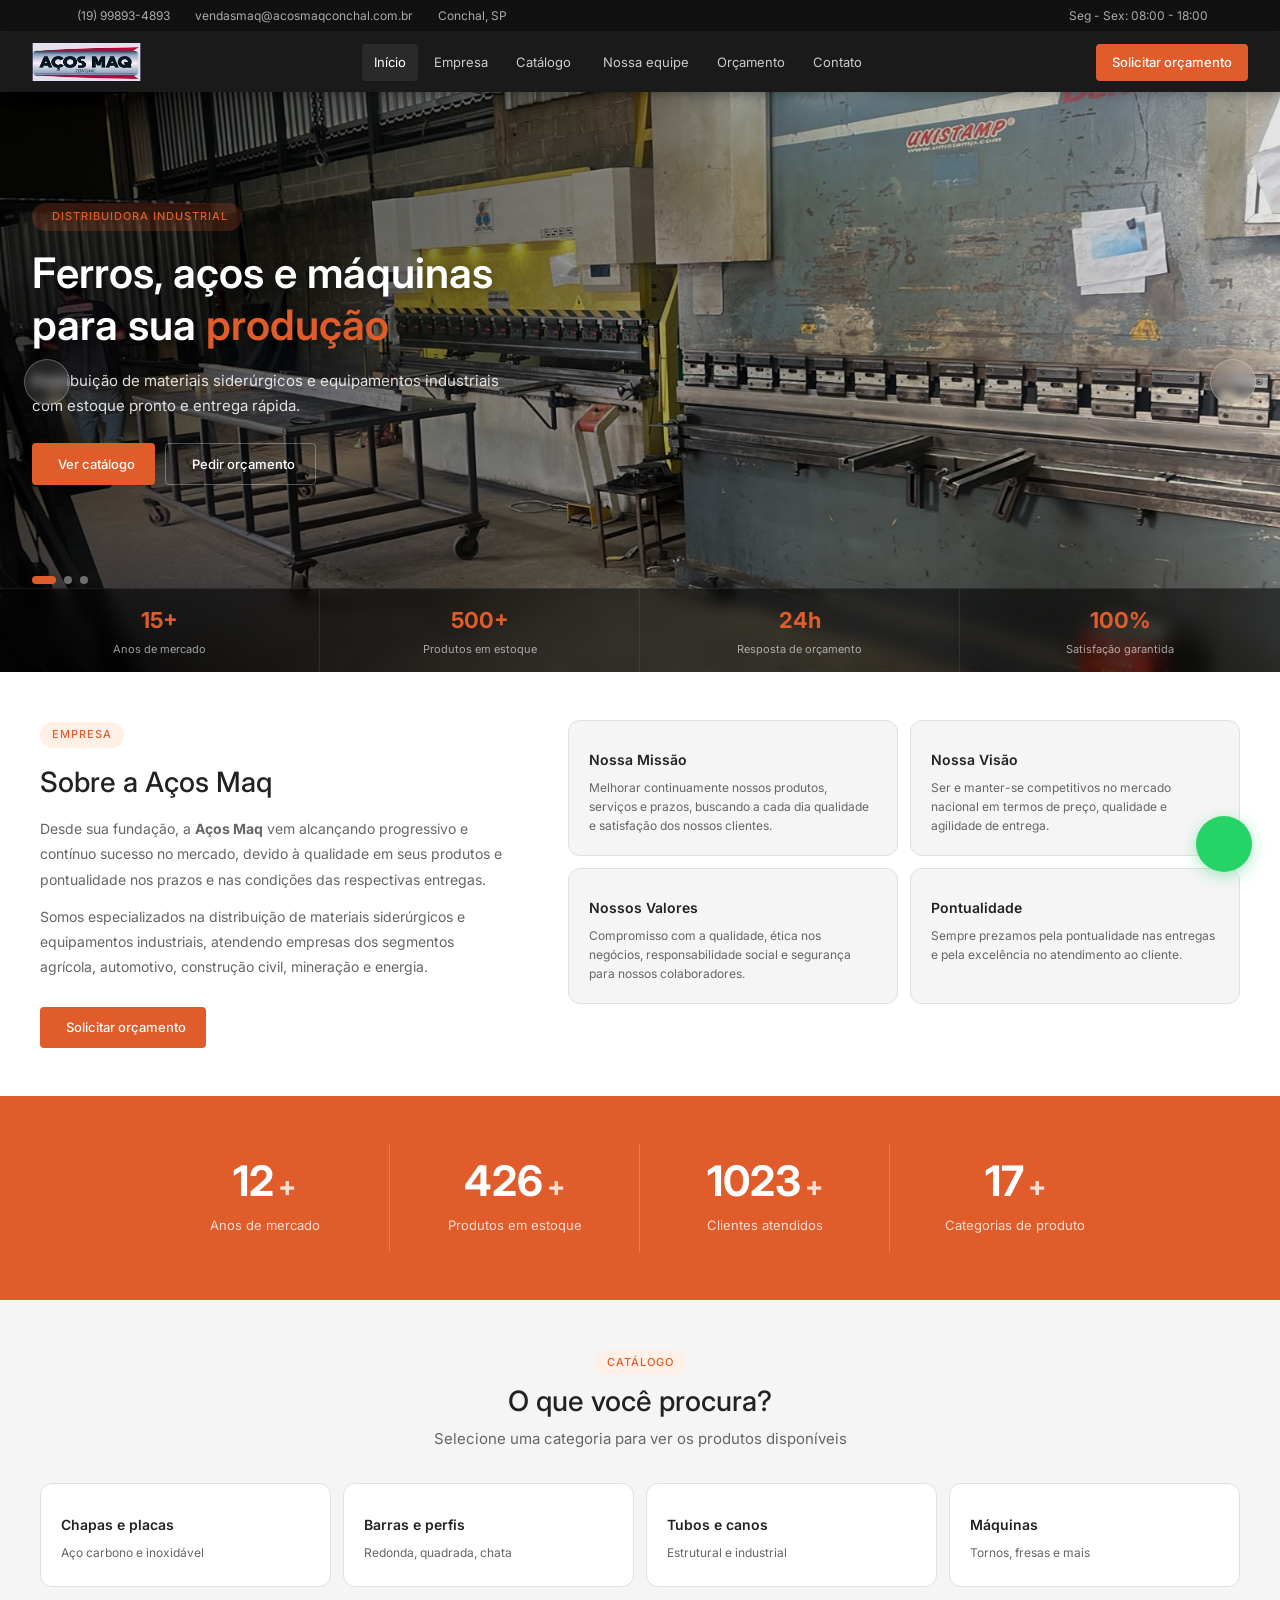
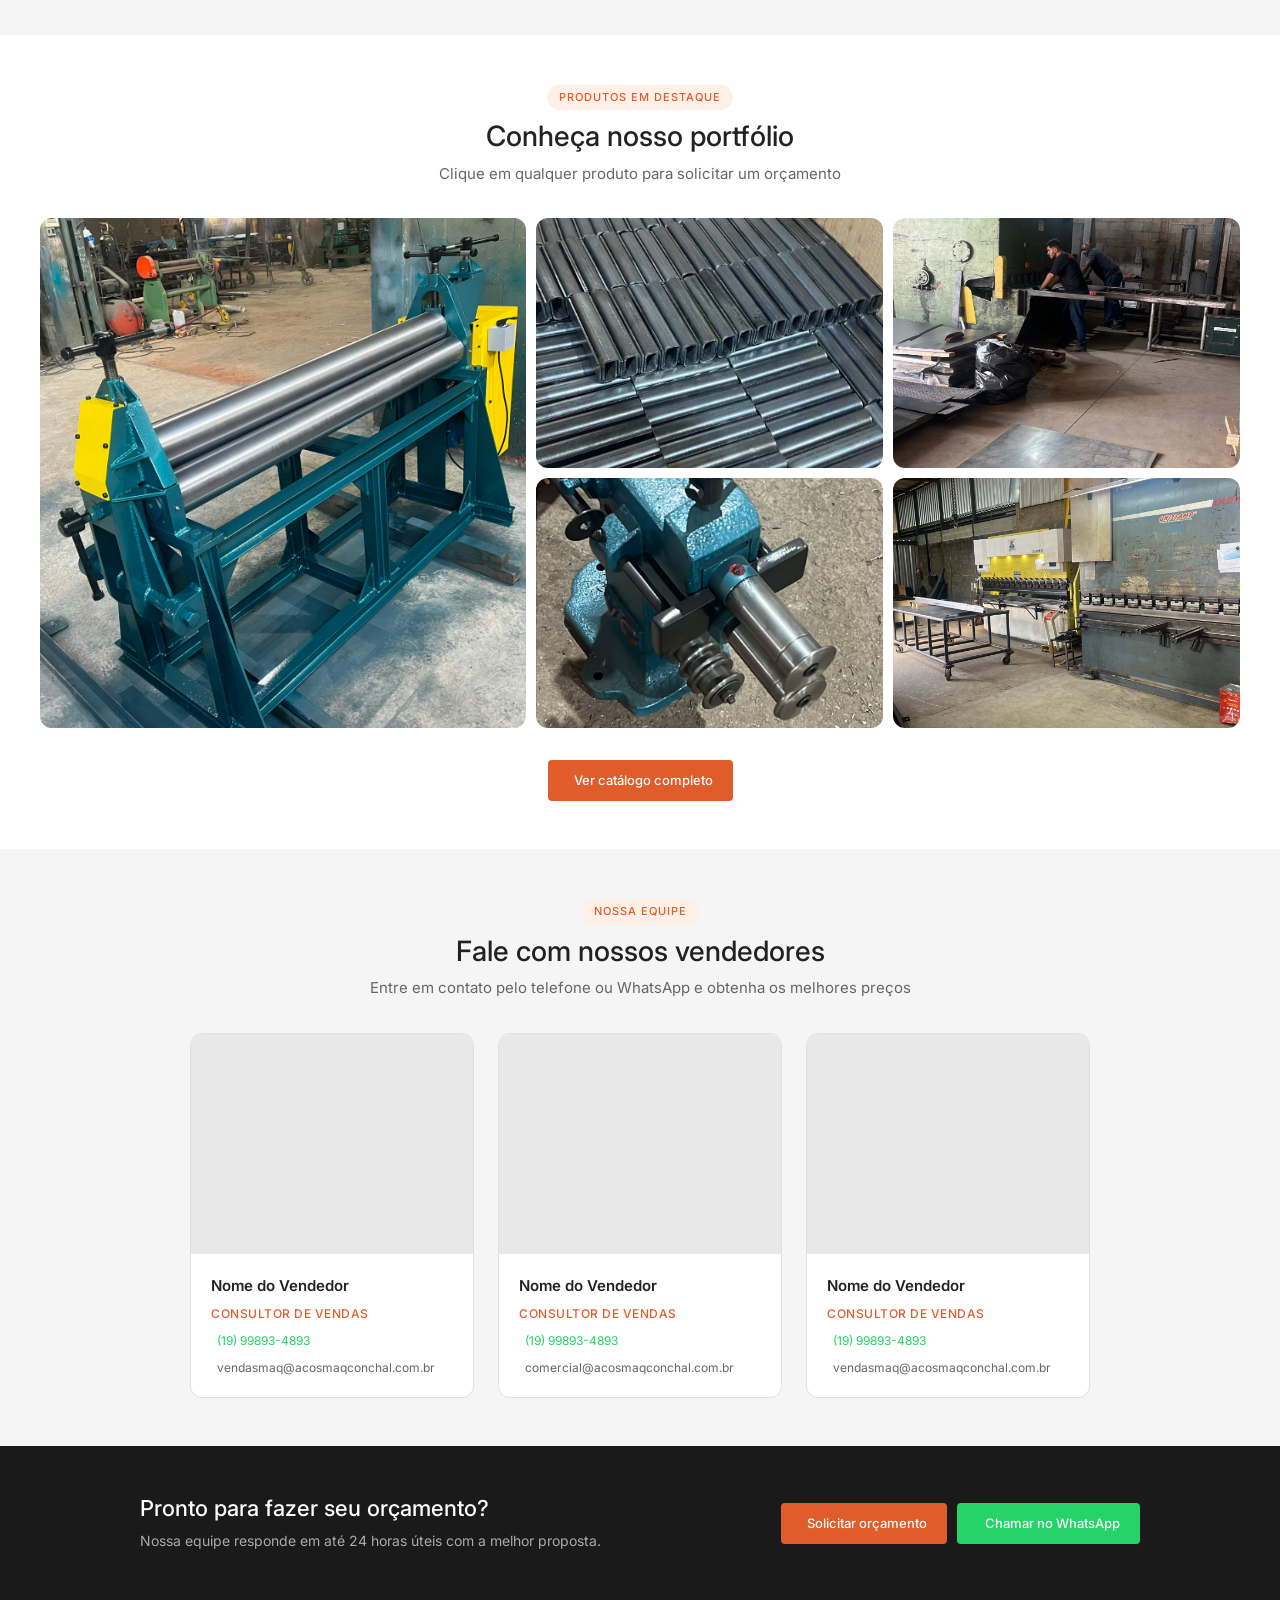
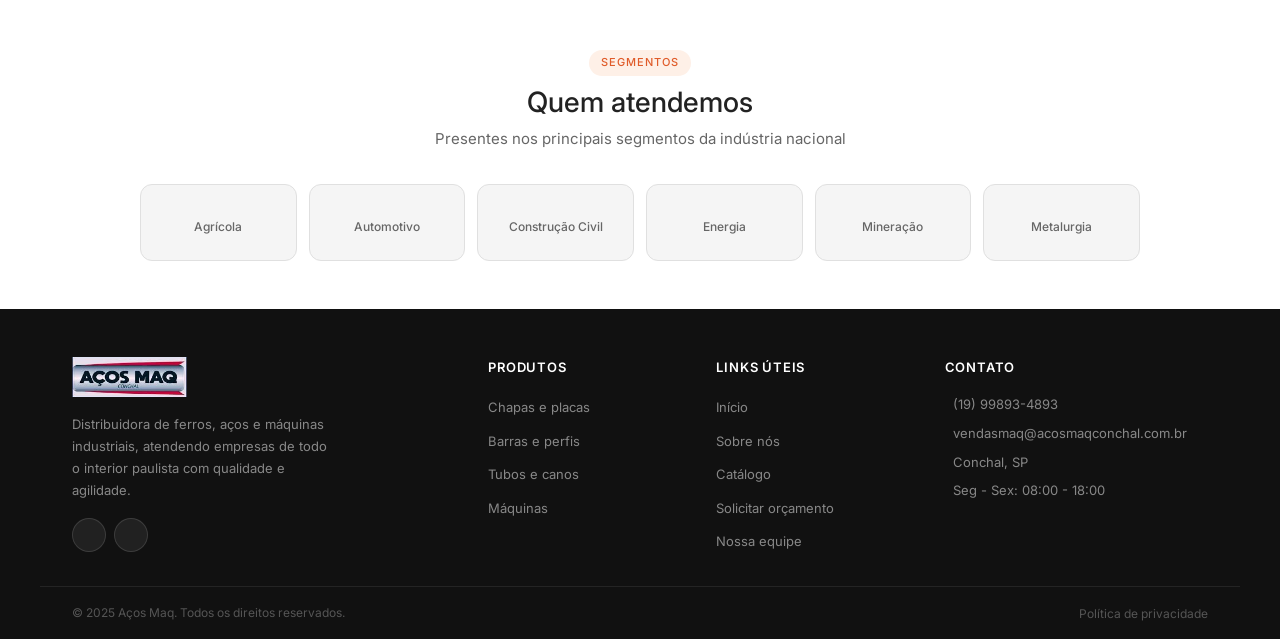
==== index.html @ 25770e3b "primeiro_commit" ====
<!DOCTYPE html>
<html lang="pt-BR">
<head>
  <meta charset="UTF-8">
  <meta name="viewport" content="width=device-width, initial-scale=1.0">
  <title>Aços Maq — Ferros, Aços e Máquinas Industriais</title>
  <meta name="description" content="Distribuidora de ferros, aços e máquinas industriais em Conchal, SP. Estoque pronto, entrega rápida e atendimento técnico especializado.">
  <link rel="preconnect" href="https://fonts.googleapis.com">
  <link href="https://fonts.googleapis.com/css2?family=Inter:wght@400;500;600;700&display=swap" rel="stylesheet">
  <link rel="stylesheet" href="https://cdn.jsdelivr.net/npm/@tabler/icons-webfont@latest/tabler-icons.min.css">
  <link rel="stylesheet" href="css/reset.css">
  <link rel="stylesheet" href="css/style.css">
  <link rel="stylesheet" href="css/home.css">
</head>
<body>

  <!-- =============================================
       BARRA SUPERIOR
       ============================================= -->
  <div class="topbar">
    <div class="topbar-inner">
      <div class="topbar-info">
        <span><i class="ti ti-phone"></i> (19) 99893-4893</span>
        <span><i class="ti ti-mail"></i> vendasmaq@acosmaqconchal.com.br</span>
        <span><i class="ti ti-map-pin"></i> Conchal, SP</span>
      </div>
      <div class="topbar-horario">
        <i class="ti ti-clock"></i> Seg - Sex: 08:00 - 18:00
      </div>
    </div>
  </div>


  <!-- =============================================
       NAVBAR COM DROPDOWN
       ============================================= -->
  <nav class="navbar">
    <div class="nav-logo">
      <img src="imagens/logo.png" alt="Aços Maq" class="nav-logo-img">
    </div>

    <!-- Botão hamburguer (celular) -->
    <button class="nav-hamburguer" id="nav-hamburguer" aria-label="Abrir menu">
      <i class="ti ti-menu-2"></i>
    </button>

    <ul class="nav-links" id="nav-links">

      <li><a href="index.html" class="ativo">Início</a></li>

      <li><a href="#sobre">Empresa</a></li>

      <!-- Item com dropdown -->
      <li class="nav-dropdown">
        <a href="catalogo.html">
          Catálogo <i class="ti ti-chevron-down"></i>
        </a>
        <ul class="dropdown-menu">
          <li><a href="catalogo.html?categoria=chapas"><i class="ti ti-square"></i> Chapas e placas</a></li>
          <li><a href="catalogo.html?categoria=barras"><i class="ti ti-line-dashed"></i> Barras e perfis</a></li>
          <li><a href="catalogo.html?categoria=tubos"><i class="ti ti-circle"></i> Tubos e canos</a></li>
          <li><a href="catalogo.html?categoria=maquinas"><i class="ti ti-tool"></i> Máquinas</a></li>
        </ul>
      </li>

      <li><a href="#equipe">Nossa equipe</a></li>
      <li><a href="orcamento.html">Orçamento</a></li>
      <li><a href="#contato">Contato</a></li>
    </ul>

    <a href="orcamento.html" class="btn btn-primario nav-cta">Solicitar orçamento</a>
  </nav>


  <!-- =============================================
       SLIDER
       ============================================= -->
  <section class="slider" id="slider">
    <div class="slides-wrap" id="slides-wrap">

      <!-- SLIDE 1 — com suporte a vídeo -->
      <div class="slide slide-video ativo">
        <video class="slide-video-bg" autoplay muted loop playsinline
          poster="imagens/slider/slide-1.jpg">
          <source src="imagens/slider/video.mp4" type="video/mp4">
        </video>
        <div class="slide-overlay"></div>
        <div class="slide-conteudo">
          <span class="slide-tag"><i class="ti ti-settings"></i> Distribuidora industrial</span>
          <h1>Ferros, aços e máquinas para sua <span class="destaque">produção</span></h1>
          <p>Distribuição de materiais siderúrgicos e equipamentos industriais com estoque pronto e entrega rápida.</p>
          <div class="slide-botoes">
            <a href="catalogo.html" class="btn btn-primario"><i class="ti ti-list"></i> Ver catálogo</a>
            <a href="orcamento.html" class="btn btn-secundario"><i class="ti ti-file-text"></i> Pedir orçamento</a>
          </div>
        </div>
      </div>

      <!-- SLIDE 2 -->
      <div class="slide slide-video">
        <img class="slide-video-bg" src="imagens/slider/slide-2.jpg" alt="Galpão Aços Maq">
        <div class="slide-overlay"></div>
        <div class="slide-conteudo">
          <span class="slide-tag"><i class="ti ti-award"></i> Qualidade garantida</span>
          <h1>Materiais com <span class="destaque">certificação</span> e procedência</h1>
          <p>Trabalhamos com aços carbono, inoxidável e ferro fundido dentro das normas ABNT e ASTM.</p>
          <div class="slide-botoes">
            <a href="catalogo.html" class="btn btn-primario"><i class="ti ti-list"></i> Ver catálogo</a>
            <a href="orcamento.html" class="btn btn-secundario"><i class="ti ti-file-text"></i> Pedir orçamento</a>
          </div>
        </div>
      </div>

      <!-- SLIDE 3 -->
      <div class="slide slide-video">
        <img class="slide-video-bg" src="imagens/slider/slide-3.jpg" alt="Estoque Aços Maq">
        <div class="slide-overlay"></div>
        <div class="slide-conteudo">
          <span class="slide-tag"><i class="ti ti-truck"></i> Entrega rápida</span>
          <h1>Atendimento técnico e <span class="destaque">entrega</span> no prazo</h1>
          <p>Nossa equipe especializada está pronta para ajudar você a encontrar a solução ideal.</p>
          <div class="slide-botoes">
            <a href="orcamento.html" class="btn btn-primario"><i class="ti ti-file-text"></i> Solicitar orçamento</a>
            <a href="#sobre" class="btn btn-secundario"><i class="ti ti-arrow-down"></i> Saiba mais</a>
          </div>
        </div>
      </div>

    </div>

    <button class="slider-btn slider-prev" onclick="moverSlide(-1)" aria-label="Anterior"><i class="ti ti-chevron-left"></i></button>
    <button class="slider-btn slider-next" onclick="moverSlide(1)"  aria-label="Próximo"><i class="ti ti-chevron-right"></i></button>

    <div class="slider-dots" id="slider-dots">
      <button class="dot ativo" onclick="irParaSlide(0)"></button>
      <button class="dot"       onclick="irParaSlide(1)"></button>
      <button class="dot"       onclick="irParaSlide(2)"></button>
    </div>

    <div class="slider-stats">
      <div class="slider-stat"><span class="stat-numero">15+</span><span class="stat-label">Anos de mercado</span></div>
      <div class="slider-stat"><span class="stat-numero">500+</span><span class="stat-label">Produtos em estoque</span></div>
      <div class="slider-stat"><span class="stat-numero">24h</span><span class="stat-label">Resposta de orçamento</span></div>
      <div class="slider-stat"><span class="stat-numero">100%</span><span class="stat-label">Satisfação garantida</span></div>
    </div>
  </section>


  <!-- =============================================
       SOBRE NÓS
       ============================================= -->
  <section class="secao sobre-secao" id="sobre">
    <div class="sobre-grid">

      <div class="sobre-texto">
        <span class="secao-tag">Empresa</span>
        <h2>Sobre a Aços Maq</h2>
        <p>
          Desde sua fundação, a <strong>Aços Maq</strong> vem alcançando progressivo e contínuo
          sucesso no mercado, devido à qualidade em seus produtos e pontualidade nos prazos
          e nas condições das respectivas entregas.
        </p>
        <p>
          Somos especializados na distribuição de materiais siderúrgicos e equipamentos industriais,
          atendendo empresas dos segmentos agrícola, automotivo, construção civil, mineração e energia.
        </p>
        <a href="orcamento.html" class="btn btn-primario" style="margin-top: 1rem;">
          <i class="ti ti-file-text"></i> Solicitar orçamento
        </a>
      </div>

      <div class="sobre-cards">
        <div class="sobre-card">
          <i class="ti ti-target"></i>
          <h4>Nossa Missão</h4>
          <p>Melhorar continuamente nossos produtos, serviços e prazos, buscando a cada dia qualidade e satisfação dos nossos clientes.</p>
        </div>
        <div class="sobre-card">
          <i class="ti ti-eye"></i>
          <h4>Nossa Visão</h4>
          <p>Ser e manter-se competitivos no mercado nacional em termos de preço, qualidade e agilidade de entrega.</p>
        </div>
        <div class="sobre-card">
          <i class="ti ti-heart"></i>
          <h4>Nossos Valores</h4>
          <p>Compromisso com a qualidade, ética nos negócios, responsabilidade social e segurança para nossos colaboradores.</p>
        </div>
        <div class="sobre-card">
          <i class="ti ti-award"></i>
          <h4>Pontualidade</h4>
          <p>Sempre prezamos pela pontualidade nas entregas e pela excelência no atendimento ao cliente.</p>
        </div>
      </div>

    </div>
  </section>


  <!-- =============================================
       CONTADOR ANIMADO
       ============================================= -->
  <section class="contador-secao" id="contadores">
    <div class="contador-grid">
      <div class="contador-item">
        <span class="contador-numero" data-alvo="15">0</span>
        <span class="contador-sufixo">+</span>
        <span class="contador-label">Anos de mercado</span>
      </div>
      <div class="contador-item">
        <span class="contador-numero" data-alvo="500">0</span>
        <span class="contador-sufixo">+</span>
        <span class="contador-label">Produtos em estoque</span>
      </div>
      <div class="contador-item">
        <span class="contador-numero" data-alvo="1200">0</span>
        <span class="contador-sufixo">+</span>
        <span class="contador-label">Clientes atendidos</span>
      </div>
      <div class="contador-item">
        <span class="contador-numero" data-alvo="20">0</span>
        <span class="contador-sufixo">+</span>
        <span class="contador-label">Categorias de produto</span>
      </div>
    </div>
  </section>


  <!-- =============================================
       CATEGORIAS
       ============================================= -->
  <section class="secao categorias">
    <div class="secao-header">
      <span class="secao-tag">Catálogo</span>
      <h2>O que você procura?</h2>
      <p>Selecione uma categoria para ver os produtos disponíveis</p>
    </div>
    <div class="categorias-grid">
      <a href="catalogo.html?categoria=chapas" class="categoria-card">
        <i class="ti ti-square categoria-icone"></i>
        <strong>Chapas e placas</strong>
        <span>Aço carbono e inoxidável</span>
      </a>
      <a href="catalogo.html?categoria=barras" class="categoria-card">
        <i class="ti ti-line-dashed categoria-icone"></i>
        <strong>Barras e perfis</strong>
        <span>Redonda, quadrada, chata</span>
      </a>
      <a href="catalogo.html?categoria=tubos" class="categoria-card">
        <i class="ti ti-circle categoria-icone"></i>
        <strong>Tubos e canos</strong>
        <span>Estrutural e industrial</span>
      </a>
      <a href="catalogo.html?categoria=maquinas" class="categoria-card">
        <i class="ti ti-tool categoria-icone"></i>
        <strong>Máquinas</strong>
        <span>Tornos, fresas e mais</span>
      </a>
    </div>
  </section>


  <!-- =============================================
       GALERIA DE DESTAQUE
       ============================================= -->
  <section class="secao destaque-secao" id="destaque">
    <div class="secao-header">
      <span class="secao-tag">Produtos em destaque</span>
      <h2>Conheça nosso portfólio</h2>
      <p>Clique em qualquer produto para solicitar um orçamento</p>
    </div>

    <div class="destaque-grid">
      <a href="orcamento.html?produto=Chapas+de+Aço+Carbono" class="destaque-card destaque-grande">
        <img src="imagens/destaque/calandra.jpg" alt="Chapas de Aço Carbono"
          onerror="this.style.display='none'; this.nextElementSibling.style.display='flex'">
        <div class="destaque-placeholder"><i class="ti ti-square"></i></div>
        <div class="destaque-overlay">
          <span class="destaque-cat">Chapas</span>
          <h3>Chapas de Aço Carbono</h3>
          <span class="destaque-cta">Solicitar orçamento <i class="ti ti-arrow-right"></i></span>
        </div>
      </a>
      <a href="orcamento.html?produto=Barra+Redonda+Inox" class="destaque-card">
        <img src="imagens/destaque/perfis.jpg" alt="Barra Redonda Inox"
          onerror="this.style.display='none'; this.nextElementSibling.style.display='flex'">
        <div class="destaque-placeholder"><i class="ti ti-line-dashed"></i></div>
        <div class="destaque-overlay">
          <span class="destaque-cat">Barras</span>
          <h3>Barra Redonda Inox</h3>
          <span class="destaque-cta">Solicitar orçamento <i class="ti ti-arrow-right"></i></span>
        </div>
      </a>
      <a href="orcamento.html?produto=Tubo+Estrutural" class="destaque-card">
        <img src="imagens/destaque/galpao.jpg" alt="Tubo Estrutural"
          onerror="this.style.display='none'; this.nextElementSibling.style.display='flex'">
        <div class="destaque-placeholder"><i class="ti ti-circle"></i></div>
        <div class="destaque-overlay">
          <span class="destaque-cat">Tubos</span>
          <h3>Tubo Estrutural</h3>
          <span class="destaque-cta">Solicitar orçamento <i class="ti ti-arrow-right"></i></span>
        </div>
      </a>
      <a href="orcamento.html?produto=Perfil+U+Cantoneira" class="destaque-card">
        <img src="imagens/destaque/calandra-perfis.jpg" alt="Cantoneira"
          onerror="this.style.display='none'; this.nextElementSibling.style.display='flex'">
        <div class="destaque-placeholder"><i class="ti ti-ruler"></i></div>
        <div class="destaque-overlay">
          <span class="destaque-cat">Perfis</span>
          <h3>Perfil U / Cantoneira</h3>
          <span class="destaque-cta">Solicitar orçamento <i class="ti ti-arrow-right"></i></span>
        </div>
      </a>
      <a href="orcamento.html?produto=Torno+Mecânico+CNC" class="destaque-card">
        <img src="imagens/destaque/maquinas.jpg" alt="Torno CNC"
          onerror="this.style.display='none'; this.nextElementSibling.style.display='flex'">
        <div class="destaque-placeholder"><i class="ti ti-tool"></i></div>
        <div class="destaque-overlay">
          <span class="destaque-cat">Máquinas</span>
          <h3>Torno Mecânico CNC</h3>
          <span class="destaque-cta">Solicitar orçamento <i class="ti ti-arrow-right"></i></span>
        </div>
      </a>
    </div>

    <div style="text-align:center; margin-top: 2rem;">
      <a href="catalogo.html" class="btn btn-primario">
        <i class="ti ti-list"></i> Ver catálogo completo
      </a>
    </div>
  </section>


  <!-- =============================================
       EQUIPE
       ============================================= -->
  <section class="secao equipe-secao" id="equipe">
    <div class="secao-header">
      <span class="secao-tag">Nossa equipe</span>
      <h2>Fale com nossos vendedores</h2>
      <p>Entre em contato pelo telefone ou WhatsApp e obtenha os melhores preços</p>
    </div>

    <div class="equipe-grid">

      <div class="equipe-card">
        <div class="equipe-foto">
          <img src="imagens/equipe/vendedor-1.jpg" alt="Vendedor"
            onerror="this.style.display='none'; this.nextElementSibling.style.display='flex'">
          <div class="equipe-placeholder"><i class="ti ti-user"></i></div>
        </div>
        <div class="equipe-info">
          <h4>Nome do Vendedor</h4>
          <span class="equipe-cargo">Consultor de Vendas</span>
          <a href="https://wa.me/5519998934893" class="equipe-whatsapp" target="_blank">
            <i class="ti ti-brand-whatsapp"></i> (19) 99893-4893
          </a>
          <a href="mailto:vendasmaq@acosmaqconchal.com.br" class="equipe-email">
            <i class="ti ti-mail"></i> vendasmaq@acosmaqconchal.com.br
          </a>
        </div>
      </div>

      <div class="equipe-card">
        <div class="equipe-foto">
          <img src="imagens/equipe/vendedor-2.jpg" alt="Vendedor"
            onerror="this.style.display='none'; this.nextElementSibling.style.display='flex'">
          <div class="equipe-placeholder"><i class="ti ti-user"></i></div>
        </div>
        <div class="equipe-info">
          <h4>Nome do Vendedor</h4>
          <span class="equipe-cargo">Consultor de Vendas</span>
          <a href="https://wa.me/5519998934893" class="equipe-whatsapp" target="_blank">
            <i class="ti ti-brand-whatsapp"></i> (19) 99893-4893
          </a>
          <a href="mailto:comercial@acosmaqconchal.com.br" class="equipe-email">
            <i class="ti ti-mail"></i> comercial@acosmaqconchal.com.br
          </a>
        </div>
      </div>

      <div class="equipe-card">
        <div class="equipe-foto">
          <img src="imagens/equipe/vendedor-3.jpg" alt="Vendedor"
            onerror="this.style.display='none'; this.nextElementSibling.style.display='flex'">
          <div class="equipe-placeholder"><i class="ti ti-user"></i></div>
        </div>
        <div class="equipe-info">
          <h4>Nome do Vendedor</h4>
          <span class="equipe-cargo">Consultor de Vendas</span>
          <a href="https://wa.me/5519998934893" class="equipe-whatsapp" target="_blank">
            <i class="ti ti-brand-whatsapp"></i> (19) 99893-4893
          </a>
          <a href="mailto:vendasmaq@acosmaqconchal.com.br" class="equipe-email">
            <i class="ti ti-mail"></i> vendasmaq@acosmaqconchal.com.br
          </a>
        </div>
      </div>

    </div>
  </section>


  <!-- =============================================
       BANNER CTA
       ============================================= -->
  <section class="banner-cta">
    <div class="banner-cta-inner">
      <div>
        <h2>Pronto para fazer seu orçamento?</h2>
        <p>Nossa equipe responde em até 24 horas úteis com a melhor proposta.</p>
      </div>
      <div class="banner-cta-acoes">
        <a href="orcamento.html" class="btn btn-primario">
          <i class="ti ti-file-text"></i> Solicitar orçamento
        </a>
        <a href="https://wa.me/5519998934893" target="_blank" class="btn-wpp-banner">
          <i class="ti ti-brand-whatsapp"></i> Chamar no WhatsApp
        </a>
      </div>
    </div>
  </section>


  <!-- =============================================
       SEGMENTOS
       ============================================= -->
  <section class="secao segmentos-secao">
    <div class="secao-header">
      <span class="secao-tag">Segmentos</span>
      <h2>Quem atendemos</h2>
      <p>Presentes nos principais segmentos da indústria nacional</p>
    </div>
    <div class="segmentos-grid">
      <div class="segmento-item"><i class="ti ti-tractor"></i><span>Agrícola</span></div>
      <div class="segmento-item"><i class="ti ti-car"></i><span>Automotivo</span></div>
      <div class="segmento-item"><i class="ti ti-building"></i><span>Construção Civil</span></div>
      <div class="segmento-item"><i class="ti ti-bolt"></i><span>Energia</span></div>
      <div class="segmento-item"><i class="ti ti-mountain"></i><span>Mineração</span></div>
      <div class="segmento-item"><i class="ti ti-tool"></i><span>Metalurgia</span></div>
    </div>
  </section>


  <!-- =============================================
       RODAPÉ COMPLETO
       ============================================= -->
  <footer class="rodape-completo" id="contato">
    <div class="rodape-topo">

      <div class="rodape-col">
        <img src="imagens/logo.png" alt="Aços Maq" class="rodape-logo">
        <p>Distribuidora de ferros, aços e máquinas industriais, atendendo empresas de todo o interior paulista com qualidade e agilidade.</p>
        <div class="rodape-redes">
          <a href="https://www.instagram.com/acosmaq/" target="_blank" aria-label="Instagram">
            <i class="ti ti-brand-instagram"></i>
          </a>
          <a href="https://wa.me/5519998934893" target="_blank" aria-label="WhatsApp">
            <i class="ti ti-brand-whatsapp"></i>
          </a>
        </div>
      </div>

      <div class="rodape-col">
        <h4>Produtos</h4>
        <ul>
          <li><a href="catalogo.html?categoria=chapas">Chapas e placas</a></li>
          <li><a href="catalogo.html?categoria=barras">Barras e perfis</a></li>
          <li><a href="catalogo.html?categoria=tubos">Tubos e canos</a></li>
          <li><a href="catalogo.html?categoria=maquinas">Máquinas</a></li>
        </ul>
      </div>

      <div class="rodape-col">
        <h4>Links úteis</h4>
        <ul>
          <li><a href="index.html">Início</a></li>
          <li><a href="#sobre">Sobre nós</a></li>
          <li><a href="catalogo.html">Catálogo</a></li>
          <li><a href="orcamento.html">Solicitar orçamento</a></li>
          <li><a href="#equipe">Nossa equipe</a></li>
        </ul>
      </div>

      <div class="rodape-col">
        <h4>Contato</h4>
        <ul class="rodape-contato">
          <li><i class="ti ti-phone"></i> (19) 99893-4893</li>
          <li><i class="ti ti-mail"></i> vendasmaq@acosmaqconchal.com.br</li>
          <li><i class="ti ti-map-pin"></i> Conchal, SP</li>
          <li><i class="ti ti-clock"></i> Seg - Sex: 08:00 - 18:00</li>
        </ul>
      </div>

    </div>

    <div class="rodape-fundo">
      <p>© 2025 Aços Maq. Todos os direitos reservados.</p>
      <a href="#">Política de privacidade</a>
    </div>
  </footer>


  <!-- =============================================
       BOTÃO FLUTUANTE DO WHATSAPP
       ============================================= -->
  <a href="https://wa.me/5519998934893?text=Olá! Gostaria de solicitar um orçamento."
     target="_blank"
     class="wpp-flutuante"
     aria-label="Chamar no WhatsApp">
    <i class="ti ti-brand-whatsapp"></i>
  </a>


  <script src="js/main.js"></script>
  <script src="js/slider.js"></script>
  <script src="js/home.js"></script>

</body>
</html>
---- css/style.css ----
/*
  =============================================
  STYLE.CSS — Estilos principais do site
  =============================================

  Organização do arquivo:
  1. Variáveis globais (cores, fontes, espaçamentos)
  2. Estilos base (body, tipografia)
  3. Componentes reutilizáveis (botões, tags)
  4. Navbar
  5. Hero
  6. Seção de categorias
  7. Rodapé
  8. Responsivo (celular e tablet)
*/


/* =============================================
   1. VARIÁVEIS GLOBAIS
   =============================================
   Variáveis CSS (também chamadas de "Custom Properties")
   permitem definir valores uma vez e reutilizar em todo o arquivo.
   Para mudar a cor principal do site, basta alterar aqui!
*/
:root {
  /* Cores principais */
  --cor-primaria:     #E05C2A;   /* Laranja — cor de destaque da marca */
  --cor-escura:       #1a1a1a;   /* Quase-preto — fundo do hero e navbar */
  --cor-fundo:        #f5f5f5;   /* Cinza claro — fundo das seções */
  --cor-branco:       #ffffff;
  --cor-texto:        #222222;   /* Texto principal (quase-preto) */
  --cor-texto-suave:  #666666;   /* Texto secundário (cinza médio) */
  --cor-borda:        #e0e0e0;   /* Cor de bordas e divisores */
  --cor-verde:        #2e9e5b;   /* Para indicar "em estoque" */

  /* Tipografia */
  --fonte-principal:  'Inter', sans-serif;

  /* Escala de tamanhos de fonte */
  --fonte-xs:   11px;
  --fonte-sm:   13px;
  --fonte-md:   15px;
  --fonte-base: 16px;
  --fonte-lg:   20px;
  --fonte-xl:   28px;
  --fonte-2xl:  36px;

  /* Espaçamentos */
  --espaco-sm:  0.5rem;   /* 8px */
  --espaco-md:  1rem;     /* 16px */
  --espaco-lg:  1.5rem;   /* 24px */
  --espaco-xl:  2rem;     /* 32px */
  --espaco-2xl: 3rem;     /* 48px */

  /* Bordas arredondadas */
  --raio-sm:  4px;
  --raio-md:  8px;
  --raio-lg:  12px;
  --raio-pill: 999px;   /* Para tags e badges arredondados */
}


/* =============================================
   2. ESTILOS BASE
   =============================================
   Configurações globais para o corpo da página.
*/
body {
  font-family: var(--fonte-principal);
  font-size: var(--fonte-base);
  color: var(--cor-texto);
  background-color: var(--cor-fundo);
  line-height: 1.6;

  /* Evita scroll horizontal indesejado */
  overflow-x: hidden;
}

/* Títulos */
h1 { font-size: var(--fonte-2xl); font-weight: 600; line-height: 1.25; }
h2 { font-size: var(--fonte-xl);  font-weight: 500; line-height: 1.3; }
h3 { font-size: var(--fonte-lg);  font-weight: 500; }

/* Parágrafo */
p {
  font-size: var(--fonte-md);
  color: var(--cor-texto-suave);
  line-height: 1.7;
}


/* =============================================
   3. COMPONENTES REUTILIZÁVEIS
   =============================================
   Estilos que são usados em múltiplos lugares do site.
   A ideia é criar "blocos" que você encaixa onde quiser.
*/

/* --- BOTÕES --- */
/*
  Criamos uma classe base ".btn" e variações:
  .btn-primario = laranja (ação principal)
  .btn-secundario = transparente com borda (ação secundária)
*/
.btn {
  display: inline-flex;
  align-items: center;
  gap: 6px;
  padding: 10px 20px;
  border-radius: var(--raio-sm);
  font-size: var(--fonte-sm);
  font-weight: 500;
  cursor: pointer;
  border: none;
  transition: opacity 0.2s, transform 0.1s;
}

.btn:hover { opacity: 0.88; }
.btn:active { transform: scale(0.97); }

.btn-primario {
  background-color: var(--cor-primaria);
  color: #fff;
}

.btn-secundario {
  background-color: transparent;
  color: #fff;
  border: 1px solid rgba(255, 255, 255, 0.3);
}

/* --- CABEÇALHO DE SEÇÃO --- */
/*
  Padrão visual reutilizado no topo de cada seção:
  tag colorida → título → subtítulo
*/
.secao-header {
  text-align: center;
  margin-bottom: var(--espaco-xl);
}

.secao-tag {
  display: inline-block;
  background-color: #FEF0E7;
  color: var(--cor-primaria);
  font-size: var(--fonte-xs);
  font-weight: 500;
  letter-spacing: 1px;
  text-transform: uppercase;
  padding: 4px 12px;
  border-radius: var(--raio-pill);
  margin-bottom: var(--espaco-sm);
}

.secao-header h2 {
  color: var(--cor-texto);
  margin-bottom: 6px;
}

/* --- SEÇÃO GENÉRICA --- */
.secao {
  padding: var(--espaco-2xl) var(--espaco-xl);
}


/* =============================================
   4. NAVBAR (MENU SUPERIOR)
   =============================================
*/
.navbar {
  /* Fundo escuro, igual ao hero */
  background-color: var(--cor-escura);

  /* Flexbox: alinha os itens em linha, espaçados */
  display: flex;
  align-items: center;
  justify-content: space-between;

  padding: 0 var(--espaco-xl);
  height: 56px;

  /* Fica fixo no topo enquanto o usuário rola a página */
  position: sticky;
  top: 0;
  z-index: 100;   /* Fica na frente de outros elementos */
}

/* Logo: ícone + texto */
.nav-logo {
  display: flex;
  align-items: center;
  gap: 10px;
}

.nav-logo-icon {
  width: 32px;
  height: 32px;
  background-color: var(--cor-primaria);
  border-radius: var(--raio-sm);
  display: flex;
  align-items: center;
  justify-content: center;
  color: #fff;
  font-size: 16px;
}

.nav-logo-text {
  color: #fff;
  font-size: var(--fonte-md);
  font-weight: 500;
  letter-spacing: 0.5px;
}

/*
  Logo em imagem (substitui o ícone padrão).
  Ajuste a altura conforme o tamanho do seu arquivo.
  A largura se ajusta automaticamente com "width: auto".
*/
.nav-logo-img {
  height: 38px;
  width: auto;
  object-fit: contain;
}

/* Links de navegação */
.nav-links {
  display: flex;
  gap: var(--espaco-lg);
}

.nav-links a {
  color: #ccc;
  font-size: var(--fonte-sm);
  transition: color 0.2s;
}

.nav-links a:hover,
.nav-links a.ativo {
  color: #fff;
}


/* =============================================
   5. HERO (SEÇÃO PRINCIPAL)
   =============================================
*/
.hero {
  background-color: var(--cor-escura);
  padding: 3.5rem var(--espaco-xl) 3rem;

  /* Flexbox: conteúdo à esquerda, painel à direita */
  display: flex;
  align-items: center;
  justify-content: space-between;
  gap: var(--espaco-xl);
}

/* Lado esquerdo do hero */
.hero-conteudo {
  flex: 1;
  max-width: 500px;
}

/* Tag decorativa acima do título */
.hero-tag {
  display: inline-flex;
  align-items: center;
  gap: 6px;
  background-color: rgba(224, 92, 42, 0.15);
  color: var(--cor-primaria);
  font-size: var(--fonte-xs);
  font-weight: 500;
  letter-spacing: 1px;
  text-transform: uppercase;
  padding: 4px 12px;
  border-radius: var(--raio-pill);
  margin-bottom: var(--espaco-md);
}

/* Título principal */
.hero h1 { color: #fff; }

/* A palavra em laranja dentro do título */
.hero h1 .destaque { color: var(--cor-primaria); }

/* Subtítulo */
.hero-subtitulo {
  color: #aaa;
  margin: var(--espaco-md) 0 var(--espaco-lg);
  font-size: var(--fonte-sm);
}

/* Grupo de botões */
.hero-botoes {
  display: flex;
  gap: 10px;
}

/* Estatísticas (15+ anos, 500+ produtos, etc) */
.hero-stats {
  display: flex;
  gap: var(--espaco-lg);
  margin-top: var(--espaco-xl);
  padding-top: var(--espaco-lg);
  border-top: 1px solid rgba(255, 255, 255, 0.1);
}

.stat-numero {
  display: block;
  color: var(--cor-primaria);
  font-size: 22px;
  font-weight: 600;
}

.stat-label {
  display: block;
  color: #888;
  font-size: var(--fonte-xs);
  margin-top: 2px;
}

/* Painel lateral direito */
.hero-painel {
  flex: 0 0 220px;   /* Largura fixa de 220px, não cresce nem encolhe */
  background-color: rgba(255, 255, 255, 0.04);
  border: 1px solid rgba(255, 255, 255, 0.1);
  border-radius: var(--raio-lg);
  padding: var(--espaco-lg);
}

.painel-titulo {
  color: #aaa;
  font-size: var(--fonte-xs);
  text-transform: uppercase;
  letter-spacing: 1px;
  margin-bottom: var(--espaco-md);
}

/* Cada linha de material no painel */
.material-item {
  display: flex;
  align-items: center;
  gap: 10px;
  padding: 8px 0;
  border-bottom: 1px solid rgba(255, 255, 255, 0.07);
}

.material-item:last-child { border-bottom: none; }

/* Bolinha colorida */
.material-dot {
  width: 8px;
  height: 8px;
  border-radius: 50%;
  flex-shrink: 0;
}

.material-nome {
  color: #ddd;
  font-size: var(--fonte-sm);
  flex: 1;
}

.material-status {
  color: var(--cor-primaria);
  font-size: var(--fonte-xs);
}


/* =============================================
   6. SEÇÃO DE CATEGORIAS
   =============================================
*/
.categorias {
  background-color: var(--cor-branco);
}

/* Grid de 4 colunas */
.categorias-grid {
  display: grid;
  grid-template-columns: repeat(4, 1fr);
  gap: 10px;
}

/* Cada card de categoria */
.categoria-card {
  display: flex;
  flex-direction: column;
  gap: 6px;
  background-color: var(--cor-fundo);
  border: 1px solid var(--cor-borda);
  border-radius: var(--raio-md);
  padding: var(--espaco-lg) var(--espaco-md);
  cursor: pointer;
  transition: border-color 0.2s, transform 0.15s;
  color: var(--cor-texto);
}

.categoria-card:hover {
  border-color: var(--cor-primaria);
  transform: translateY(-2px);   /* Efeito de "levantar" ao passar o mouse */
}

.categoria-icone {
  font-size: 22px;
  color: var(--cor-primaria);
}

.categoria-card strong {
  font-size: var(--fonte-sm);
  font-weight: 500;
}

.categoria-card span {
  font-size: var(--fonte-xs);
  color: var(--cor-texto-suave);
}


/* =============================================
   7. RODAPÉ
   =============================================
*/
.rodape {
  background-color: #111;
  padding: var(--espaco-lg) var(--espaco-xl);
  display: flex;
  justify-content: space-between;
  align-items: center;
  flex-wrap: wrap;
  gap: var(--espaco-md);
}

.rodape-esquerda p {
  color: #666;
  font-size: var(--fonte-xs);
  line-height: 1.8;
}

.rodape-esquerda i {
  color: var(--cor-primaria);
}

.rodape-links {
  display: flex;
  gap: var(--espaco-md);
}

.rodape-links a {
  color: #555;
  font-size: var(--fonte-xs);
  transition: color 0.2s;
}

.rodape-links a:hover { color: #aaa; }


/* =============================================
   8. RESPONSIVO
   =============================================
   Media queries: ajustam o layout para telas menores.

   Breakpoints usados:
   - max-width: 900px → tablet
   - max-width: 600px → celular
*/

/* TABLET */
@media (max-width: 900px) {

  /* Hero vira coluna única */
  .hero {
    flex-direction: column;
    text-align: center;
  }

  .hero-conteudo { max-width: 100%; }

  .hero-botoes { justify-content: center; }

  .hero-stats { justify-content: center; }

  /* Painel ocupa largura total */
  .hero-painel { flex: 0 0 auto; width: 100%; max-width: 360px; }

  /* Categorias vira 2 colunas */
  .categorias-grid { grid-template-columns: repeat(2, 1fr); }

  /* Esconde links do nav (no futuro: virar menu hamburguer) */
  .nav-links { display: none; }
}

/* CELULAR */
@media (max-width: 600px) {

  /* Reduz padding geral */
  .secao { padding: var(--espaco-xl) var(--espaco-md); }
  .hero  { padding: var(--espaco-xl) var(--espaco-md); }
  .navbar { padding: 0 var(--espaco-md); }

  /* Títulos menores */
  h1 { font-size: 24px; }
  h2 { font-size: 20px; }

  /* Categorias vira 1 coluna */
  .categorias-grid { grid-template-columns: 1fr; }

  /* Rodapé empilha */
  .rodape { flex-direction: column; text-align: center; }
  .rodape-links { flex-wrap: wrap; justify-content: center; }
}
---- css/home.css ----
/*
  =============================================
  HOME.CSS — Página inicial completa
  =============================================
  Seções: topbar, navbar dropdown, slider,
  sobre, contador, destaque, equipe,
  banner CTA, segmentos, rodapé, WhatsApp
*/


/* =============================================
   BARRA SUPERIOR (TOPBAR)
   ============================================= */
.topbar {
  background: #111;
  padding: 6px 0;
  border-bottom: 1px solid rgba(255,255,255,0.06);
}

.topbar-inner {
  max-width: 1200px;
  margin: 0 auto;
  padding: 0 2rem;
  display: flex;
  justify-content: space-between;
  align-items: center;
  flex-wrap: wrap;
  gap: 8px;
}

.topbar-info {
  display: flex;
  gap: 1.25rem;
  flex-wrap: wrap;
}

.topbar-info span,
.topbar-horario {
  color: #aaa;
  font-size: 12px;
  display: flex;
  align-items: center;
  gap: 5px;
}

.topbar-info i,
.topbar-horario i { color: var(--cor-primaria); font-size: 13px; }


/* =============================================
   NAVBAR COM DROPDOWN
   ============================================= */
.navbar {
  background: #1a1a1a;
  display: flex;
  align-items: center;
  justify-content: space-between;
  padding: 0 2rem;
  height: 60px;
  position: sticky;
  top: 0;
  z-index: 100;
  box-shadow: 0 2px 12px rgba(0,0,0,0.3);
}

.nav-logo-img { height: 38px; width: auto; object-fit: contain; }

/* Links principais */
.nav-links {
  display: flex;
  align-items: center;
  gap: 4px;
  list-style: none;
}

.nav-links > li { position: relative; }

.nav-links a {
  display: flex;
  align-items: center;
  gap: 4px;
  color: #ccc;
  font-size: 13px;
  padding: 8px 12px;
  border-radius: var(--raio-sm);
  transition: color 0.2s, background 0.2s;
  white-space: nowrap;
}

.nav-links a:hover,
.nav-links a.ativo { color: #fff; background: rgba(255,255,255,0.07); }

/* Dropdown */
.dropdown-menu {
  display: none;
  position: absolute;
  top: 100%;          /* sem gap — cola direto no item pai */
  left: 0;
  background: #fff;
  border: 1px solid var(--cor-borda);
  border-radius: var(--raio-md);
  box-shadow: 0 8px 24px rgba(0,0,0,0.12);
  min-width: 200px;
  z-index: 200;
  overflow: hidden;
  /* Padding top cria área invisível que mantém o hover ativo */
  padding-top: 8px;
  margin-top: -8px;
}

.dropdown-menu li a {
  color: var(--cor-texto);
  font-size: 13px;
  padding: 10px 14px;
  border-radius: 0;
  display: flex;
  align-items: center;
  gap: 8px;
  border-bottom: 1px solid var(--cor-borda);
}

.dropdown-menu li:last-child a { border-bottom: none; }
.dropdown-menu li a:hover { background: #FEF0E7; color: var(--cor-primaria); }
.dropdown-menu li a i { color: var(--cor-primaria); font-size: 15px; }

/* Abre o dropdown no hover */
.nav-dropdown:hover .dropdown-menu { display: block; }

/* Botão CTA */
.nav-cta { font-size: 13px; padding: 8px 16px; white-space: nowrap; }

/* Hamburguer (só no celular) */
.nav-hamburguer {
  display: none;
  background: none;
  border: none;
  color: #fff;
  font-size: 22px;
  cursor: pointer;
  padding: 4px;
}


/* =============================================
   SLIDER
   ============================================= */
.slider {
  position: relative;
  width: 100%;
  height: 580px;
  overflow: hidden;
  background: #1a1a1a;
}

.slides-wrap { position: relative; width: 100%; height: 100%; }

.slide {
  position: absolute;
  inset: 0;
  display: flex;
  align-items: center;
  background-image: var(--bg);
  background-size: cover;
  background-position: center;
  opacity: 0;
  transition: opacity 0.8s ease;
  pointer-events: none;
}

.slide.ativo { opacity: 1; pointer-events: auto; }

.slide-overlay {
  position: absolute;
  inset: 0;
  background: linear-gradient(to right, rgba(0,0,0,0.78) 0%, rgba(0,0,0,0.3) 60%, rgba(0,0,0,0.1) 100%);
}

.slide-conteudo {
  position: relative;
  z-index: 2;
  max-width: 600px;
  padding: 0 2rem 80px 2rem;
  animation: entradaSlide 0.6s ease;
}

@keyframes entradaSlide {
  from { opacity: 0; transform: translateY(20px); }
  to   { opacity: 1; transform: translateY(0); }
}

.slide-tag {
  display: inline-flex;
  align-items: center;
  gap: 6px;
  background: rgba(224,92,42,0.2);
  color: var(--cor-primaria);
  font-size: 11px;
  font-weight: 500;
  letter-spacing: 1px;
  text-transform: uppercase;
  padding: 5px 14px;
  border-radius: var(--raio-pill);
  margin-bottom: 1rem;
}

.slide-conteudo h1 {
  color: #fff;
  font-size: clamp(24px, 3.5vw, 42px);
  margin-bottom: 1rem;
  text-shadow: 0 2px 8px rgba(0,0,0,0.3);
}

.slide-conteudo h1 .destaque { color: var(--cor-primaria); }

.slide-conteudo p {
  color: rgba(255,255,255,0.85);
  font-size: 15px;
  line-height: 1.7;
  margin-bottom: 1.5rem;
  max-width: 480px;
}

.slide-botoes { display: flex; gap: 10px; flex-wrap: wrap; }

/* Vídeo de fundo */
.slide-video { background: #1a1a1a; }
.slide-video-bg {
  position: absolute;
  inset: 0;
  width: 100%; height: 100%;
  object-fit: cover;
  object-position: center;
  z-index: 0;
}
.slide-video .slide-overlay  { z-index: 1; }
.slide-video .slide-conteudo { z-index: 2; }

/* Setas */
.slider-btn {
  position: absolute;
  top: 50%;
  transform: translateY(-50%);
  z-index: 10;
  width: 46px; height: 46px;
  border-radius: 50%;
  background: rgba(255,255,255,0.12);
  border: 1px solid rgba(255,255,255,0.25);
  color: #fff;
  font-size: 20px;
  cursor: pointer;
  display: flex;
  align-items: center;
  justify-content: center;
  transition: background 0.2s;
  backdrop-filter: blur(4px);
}
.slider-btn:hover { background: rgba(255,255,255,0.28); }
.slider-prev { left: 1.5rem; }
.slider-next { right: 1.5rem; }

/* Bolinhas */
.slider-dots {
  position: absolute;
  bottom: 88px;
  left: 2rem;
  z-index: 10;
  display: flex;
  gap: 8px;
}
.dot {
  width: 8px; height: 8px;
  border-radius: 50%;
  border: none;
  background: rgba(255,255,255,0.4);
  cursor: pointer;
  transition: background 0.2s, width 0.2s;
}
.dot.ativo { background: var(--cor-primaria); width: 24px; border-radius: 4px; }

/* Stats */
.slider-stats {
  position: absolute;
  bottom: 0; left: 0; right: 0;
  z-index: 10;
  display: grid;
  grid-template-columns: repeat(4, 1fr);
  background: rgba(0,0,0,0.55);
  backdrop-filter: blur(8px);
  border-top: 1px solid rgba(255,255,255,0.08);
}
.slider-stat {
  padding: 14px 20px;
  text-align: center;
  border-right: 1px solid rgba(255,255,255,0.08);
}
.slider-stat:last-child { border-right: none; }
.slider-stat .stat-numero { display: block; color: var(--cor-primaria); font-size: 22px; font-weight: 700; }
.slider-stat .stat-label  { display: block; color: rgba(255,255,255,0.6); font-size: 11px; margin-top: 2px; }


/* =============================================
   SOBRE NÓS
   ============================================= */
.sobre-secao { background: #fff; }

.sobre-grid {
  display: grid;
  grid-template-columns: 1fr 1.4fr;
  gap: 3rem;
  align-items: start;
  max-width: 1200px;
  margin: 0 auto;
}

.sobre-texto { padding-right: 1rem; }
.sobre-texto h2 { font-size: 28px; margin: 0.5rem 0 1rem; color: var(--cor-texto); }
.sobre-texto p  { color: var(--cor-texto-suave); font-size: 14px; line-height: 1.8; margin-bottom: 0.75rem; }

.sobre-cards {
  display: grid;
  grid-template-columns: 1fr 1fr;
  gap: 12px;
}

.sobre-card {
  background: var(--cor-fundo);
  border: 1px solid var(--cor-borda);
  border-radius: var(--raio-lg);
  padding: 1.25rem;
  transition: border-color 0.2s, transform 0.2s;
}
.sobre-card:hover { border-color: var(--cor-primaria); transform: translateY(-2px); }
.sobre-card i   { font-size: 24px; color: var(--cor-primaria); display: block; margin-bottom: 8px; }
.sobre-card h4  { font-size: 14px; font-weight: 600; margin-bottom: 6px; color: var(--cor-texto); }
.sobre-card p   { font-size: 12px; color: var(--cor-texto-suave); line-height: 1.6; }


/* =============================================
   CONTADOR ANIMADO
   ============================================= */
.contador-secao {
  background: var(--cor-primaria);
  padding: 3rem 2rem;
}

.contador-grid {
  display: grid;
  grid-template-columns: repeat(4, 1fr);
  max-width: 1000px;
  margin: 0 auto;
}

.contador-item {
  text-align: center;
  padding: 1rem;
  border-right: 1px solid rgba(255,255,255,0.2);
}
.contador-item:last-child { border-right: none; }

.contador-numero {
  display: inline;
  font-size: 42px;
  font-weight: 700;
  color: #fff;
  line-height: 1;
}

.contador-sufixo {
  font-size: 28px;
  font-weight: 700;
  color: rgba(255,255,255,0.8);
}

.contador-label {
  display: block;
  color: rgba(255,255,255,0.8);
  font-size: 13px;
  margin-top: 6px;
}


/* =============================================
   CATEGORIAS
   ============================================= */
.categorias { background: var(--cor-fundo); }

.categorias-grid {
  display: grid;
  grid-template-columns: repeat(4, 1fr);
  gap: 12px;
  max-width: 1200px;
  margin: 0 auto;
}

.categoria-card {
  display: flex;
  flex-direction: column;
  gap: 6px;
  background: #fff;
  border: 1px solid var(--cor-borda);
  border-radius: var(--raio-lg);
  padding: 1.5rem 1.25rem;
  cursor: pointer;
  transition: border-color 0.2s, transform 0.15s, box-shadow 0.2s;
  color: var(--cor-texto);
}
.categoria-card:hover {
  border-color: var(--cor-primaria);
  transform: translateY(-3px);
  box-shadow: 0 6px 20px rgba(224,92,42,0.12);
}
.categoria-icone { font-size: 26px; color: var(--cor-primaria); }
.categoria-card strong { font-size: 14px; font-weight: 600; }
.categoria-card span  { font-size: 12px; color: var(--cor-texto-suave); }


/* =============================================
   GALERIA DE DESTAQUE
   ============================================= */
.destaque-secao { background: #fff; }

.destaque-grid {
  display: grid;
  grid-template-columns: 1.4fr 1fr 1fr;
  grid-template-rows: 250px 250px;
  gap: 10px;
  max-width: 1200px;
  margin: 0 auto;
}

.destaque-card {
  position: relative;
  border-radius: var(--raio-lg);
  overflow: hidden;
  display: block;
  background: var(--cor-fundo);
  cursor: pointer;
}

.destaque-grande { grid-row: span 2; }

.destaque-card img {
  width: 100%; height: 100%;
  object-fit: cover; object-position: center;
  display: block;
  transition: transform 0.5s ease;
}
.destaque-card:hover img { transform: scale(1.06); }

.destaque-placeholder {
  display: none;
  width: 100%; height: 100%;
  align-items: center; justify-content: center;
  background: var(--cor-fundo);
  font-size: 52px; color: #ddd;
}

.destaque-overlay {
  position: absolute;
  inset: 0;
  background: linear-gradient(to top, rgba(0,0,0,0.88) 0%, rgba(0,0,0,0.15) 50%, transparent 100%);
  display: flex;
  flex-direction: column;
  justify-content: flex-end;
  padding: 1.25rem;
  opacity: 0;
  transition: opacity 0.3s ease;
}
.destaque-card:hover .destaque-overlay { opacity: 1; }

.destaque-cat {
  display: inline-block;
  background: var(--cor-primaria);
  color: #fff;
  font-size: 11px; font-weight: 500;
  letter-spacing: 0.5px; text-transform: uppercase;
  padding: 3px 10px;
  border-radius: var(--raio-pill);
  margin-bottom: 6px; width: fit-content;
}

.destaque-overlay h3 { color: #fff; font-size: 15px; font-weight: 500; margin-bottom: 8px; }

.destaque-cta {
  display: flex; align-items: center; gap: 5px;
  color: var(--cor-primaria); font-size: 13px; font-weight: 500;
}


/* =============================================
   EQUIPE
   ============================================= */
.equipe-secao { background: var(--cor-fundo); }

.equipe-grid {
  display: grid;
  grid-template-columns: repeat(3, 1fr);
  gap: 1.5rem;
  max-width: 900px;
  margin: 0 auto;
}

.equipe-card {
  background: #fff;
  border: 1px solid var(--cor-borda);
  border-radius: var(--raio-lg);
  overflow: hidden;
  transition: box-shadow 0.2s, transform 0.2s;
}
.equipe-card:hover { box-shadow: 0 6px 24px rgba(0,0,0,0.1); transform: translateY(-3px); }

.equipe-foto {
  height: 220px;
  background: var(--cor-fundo);
  position: relative;
  overflow: hidden;
}
.equipe-foto img {
  width: 100%; height: 100%;
  object-fit: cover; object-position: top;
  display: block;
}
.equipe-placeholder {
  display: none;
  position: absolute; inset: 0;
  align-items: center; justify-content: center;
  background: #e8e8e8;
  font-size: 56px; color: #bbb;
}

.equipe-info {
  padding: 1.25rem;
  display: flex;
  flex-direction: column;
  gap: 6px;
}
.equipe-info h4 { font-size: 15px; font-weight: 600; color: var(--cor-texto); }
.equipe-cargo   { font-size: 12px; color: var(--cor-primaria); font-weight: 500; text-transform: uppercase; letter-spacing: 0.5px; }

.equipe-whatsapp, .equipe-email {
  display: flex; align-items: center; gap: 6px;
  font-size: 12px; color: var(--cor-texto-suave);
  transition: color 0.2s;
  margin-top: 2px;
}
.equipe-whatsapp { color: #25d366; }
.equipe-whatsapp:hover { color: #1a9e50; }
.equipe-email:hover { color: var(--cor-primaria); }


/* =============================================
   BANNER CTA
   ============================================= */
.banner-cta {
  background: #1a1a1a;
  padding: 3rem 2rem;
}
.banner-cta-inner {
  max-width: 1000px;
  margin: 0 auto;
  display: flex;
  align-items: center;
  justify-content: space-between;
  gap: 2rem;
  flex-wrap: wrap;
}
.banner-cta h2 { color: #fff; font-size: 22px; margin-bottom: 6px; }
.banner-cta p  { color: #aaa; font-size: 14px; }
.banner-cta-acoes { display: flex; gap: 10px; flex-wrap: wrap; }

.btn-wpp-banner {
  display: inline-flex; align-items: center; gap: 8px;
  padding: 10px 20px;
  background: #25d366; color: #fff;
  font-size: 13px; font-weight: 500;
  border-radius: var(--raio-sm);
  transition: opacity 0.2s;
}
.btn-wpp-banner:hover { opacity: 0.88; }


/* =============================================
   SEGMENTOS
   ============================================= */
.segmentos-secao { background: #fff; }

.segmentos-grid {
  display: grid;
  grid-template-columns: repeat(6, 1fr);
  gap: 12px;
  max-width: 1000px;
  margin: 0 auto;
}

.segmento-item {
  display: flex;
  flex-direction: column;
  align-items: center;
  gap: 8px;
  padding: 1.5rem 1rem;
  background: var(--cor-fundo);
  border: 1px solid var(--cor-borda);
  border-radius: var(--raio-lg);
  transition: border-color 0.2s, transform 0.15s;
}
.segmento-item:hover { border-color: var(--cor-primaria); transform: translateY(-2px); }
.segmento-item i    { font-size: 28px; color: var(--cor-primaria); }
.segmento-item span { font-size: 12px; color: var(--cor-texto-suave); text-align: center; font-weight: 500; }


/* =============================================
   RODAPÉ COMPLETO
   ============================================= */
.rodape-completo { background: #111; }

.rodape-topo {
  display: grid;
  grid-template-columns: 2fr 1fr 1fr 1.4fr;
  gap: 2.5rem;
  padding: 3rem 2rem 2rem;
  max-width: 1200px;
  margin: 0 auto;
  border-bottom: 1px solid rgba(255,255,255,0.08);
}

.rodape-logo { height: 40px; width: auto; margin-bottom: 1rem; object-fit: contain; }

.rodape-col p {
  color: #888;
  font-size: 13px;
  line-height: 1.7;
  max-width: 260px;
}

.rodape-redes {
  display: flex;
  gap: 8px;
  margin-top: 1rem;
}
.rodape-redes a {
  width: 34px; height: 34px;
  border-radius: 50%;
  background: rgba(255,255,255,0.07);
  border: 1px solid rgba(255,255,255,0.12);
  display: flex; align-items: center; justify-content: center;
  color: #aaa; font-size: 16px;
  transition: background 0.2s, color 0.2s;
}
.rodape-redes a:hover { background: var(--cor-primaria); color: #fff; border-color: var(--cor-primaria); }

.rodape-col h4 {
  color: #fff;
  font-size: 13px;
  font-weight: 600;
  text-transform: uppercase;
  letter-spacing: 0.8px;
  margin-bottom: 1rem;
}

.rodape-col ul { display: flex; flex-direction: column; gap: 8px; }
.rodape-col ul li a {
  color: #888; font-size: 13px;
  transition: color 0.2s;
}
.rodape-col ul li a:hover { color: var(--cor-primaria); }

.rodape-contato li {
  display: flex; align-items: flex-start; gap: 8px;
  color: #888; font-size: 13px;
}
.rodape-contato i { color: var(--cor-primaria); font-size: 15px; margin-top: 1px; flex-shrink: 0; }

.rodape-fundo {
  display: flex;
  justify-content: space-between;
  align-items: center;
  padding: 1rem 2rem;
  max-width: 1200px;
  margin: 0 auto;
  flex-wrap: wrap;
  gap: 8px;
}
.rodape-fundo p, .rodape-fundo a { color: #555; font-size: 12px; }
.rodape-fundo a:hover { color: #888; }


/* =============================================
   BOTÃO FLUTUANTE WHATSAPP
   ============================================= */
.wpp-flutuante {
  position: fixed;
  bottom: 28px;
  right: 28px;
  z-index: 999;
  width: 56px; height: 56px;
  border-radius: 50%;
  background: #25d366;
  color: #fff;
  font-size: 28px;
  display: flex;
  align-items: center;
  justify-content: center;
  box-shadow: 0 4px 16px rgba(37,211,102,0.4);
  transition: transform 0.2s, box-shadow 0.2s;
}
.wpp-flutuante:hover {
  transform: scale(1.1);
  box-shadow: 0 6px 24px rgba(37,211,102,0.55);
}


/* =============================================
   RESPONSIVO
   ============================================= */
@media (max-width: 1024px) {
  .segmentos-grid { grid-template-columns: repeat(3, 1fr); }
  .rodape-topo { grid-template-columns: 1fr 1fr; }
}

@media (max-width: 900px) {
  /* Navbar */
  .nav-hamburguer { display: flex; }
  .nav-cta { display: none; }
  .nav-links {
    display: none;
    position: absolute;
    top: 60px; left: 0; right: 0;
    background: #1a1a1a;
    flex-direction: column;
    align-items: flex-start;
    padding: 1rem;
    border-top: 1px solid rgba(255,255,255,0.08);
    gap: 2px;
  }
  .nav-links.aberto { display: flex; }
  .nav-links > li { width: 100%; }
  .nav-links a { width: 100%; }
  .dropdown-menu { position: static; box-shadow: none; border: none; background: rgba(255,255,255,0.05); }
  .dropdown-menu li a { color: #bbb; }
  .nav-dropdown:hover .dropdown-menu { display: none; }
  .nav-dropdown.aberto .dropdown-menu { display: block; }

  /* Slider */
  .slider { height: 500px; }
  .slider-stats { grid-template-columns: repeat(2, 1fr); }
  .slider-stat:nth-child(2) { border-right: none; }

  /* Sobre */
  .sobre-grid { grid-template-columns: 1fr; gap: 2rem; }
  .sobre-texto { padding-right: 0; }

  /* Contador */
  .contador-grid { grid-template-columns: repeat(2, 1fr); }
  .contador-item:nth-child(2) { border-right: none; }

  /* Categorias */
  .categorias-grid { grid-template-columns: repeat(2, 1fr); }

  /* Destaque */
  .destaque-grid {
    grid-template-columns: 1fr 1fr;
    grid-template-rows: repeat(3, 220px);
  }
  .destaque-grande { grid-row: span 1; }

  /* Equipe */
  .equipe-grid { grid-template-columns: repeat(2, 1fr); }

  /* Banner */
  .banner-cta-inner { flex-direction: column; text-align: center; }
  .banner-cta-acoes { justify-content: center; }

  /* Rodapé */
  .rodape-topo { grid-template-columns: 1fr 1fr; gap: 2rem; }
}

@media (max-width: 600px) {
  .topbar-info { gap: 0.75rem; }
  .slider { height: 440px; }
  .slider-btn { display: none; }
  .slider-stats { grid-template-columns: repeat(2, 1fr); }
  .sobre-cards { grid-template-columns: 1fr; }
  .contador-grid { grid-template-columns: repeat(2, 1fr); }
  .categorias-grid { grid-template-columns: 1fr 1fr; }
  .destaque-grid { grid-template-columns: 1fr; grid-template-rows: repeat(5, 200px); }
  .equipe-grid { grid-template-columns: 1fr; max-width: 360px; }
  .segmentos-grid { grid-template-columns: repeat(2, 1fr); }
  .rodape-topo { grid-template-columns: 1fr; }
  .rodape-fundo { flex-direction: column; text-align: center; }
}
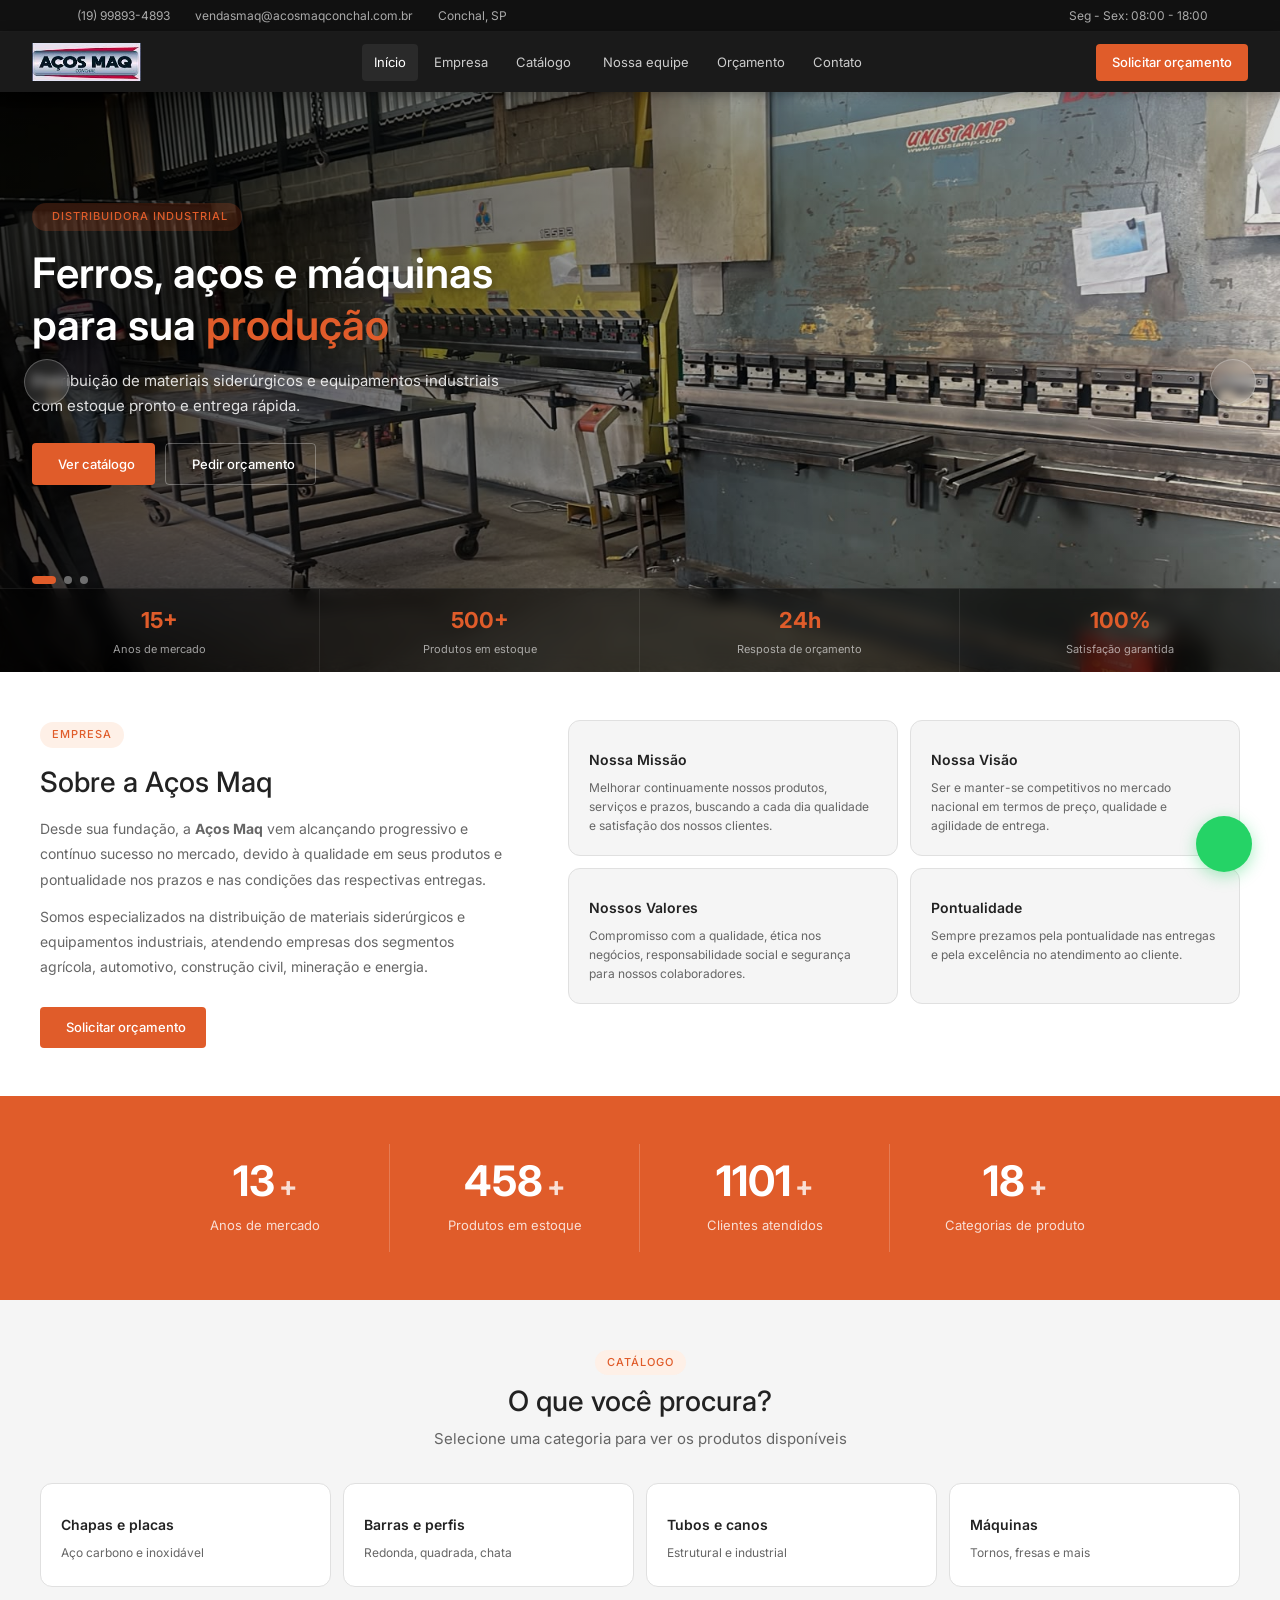
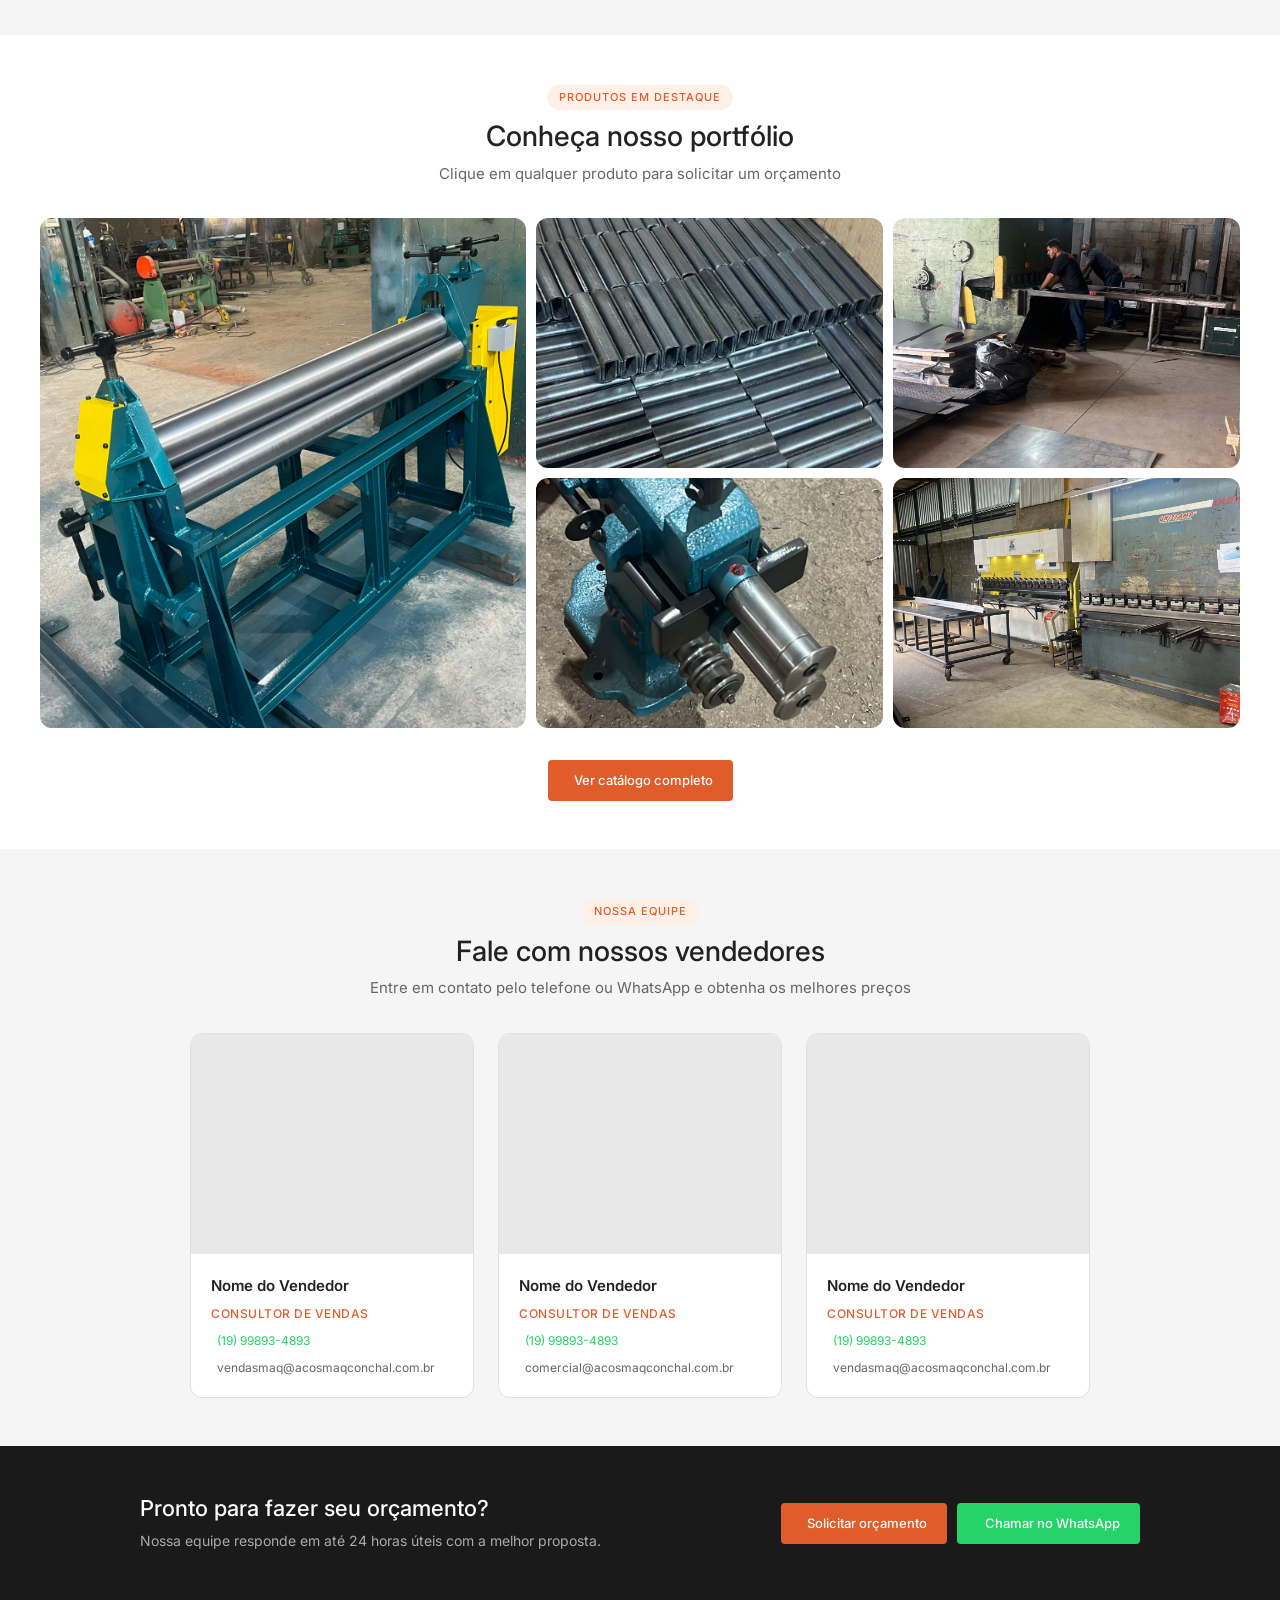
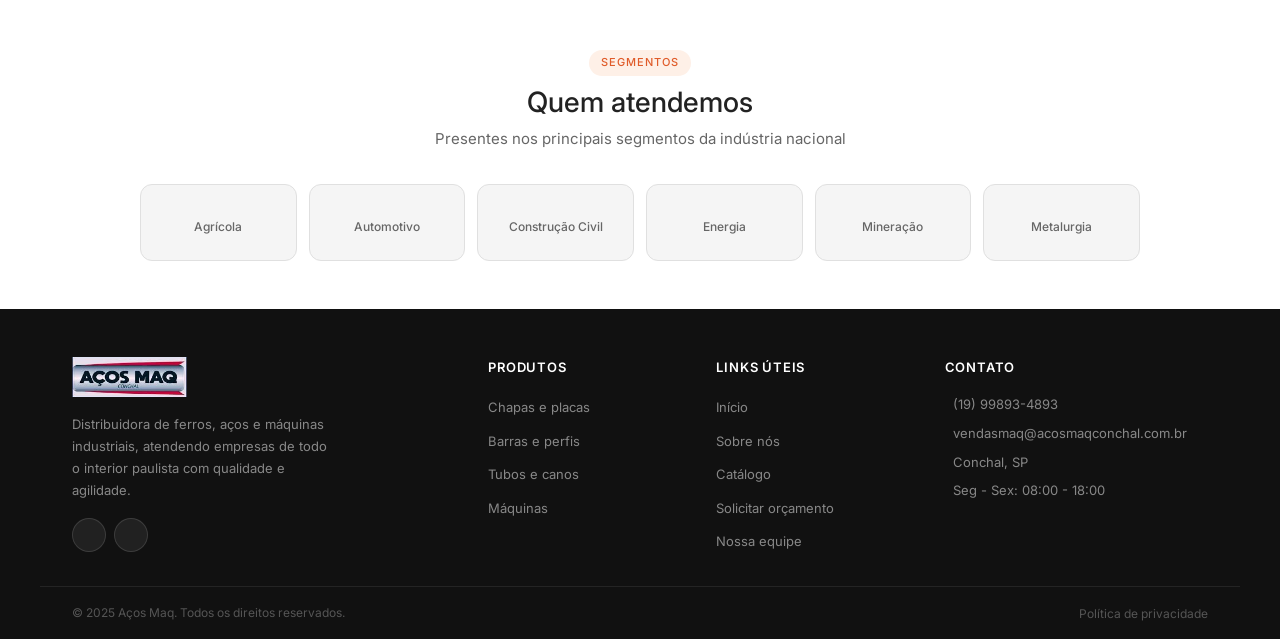
==== commit 9579da09: "Logo Clicavel" ====
--- a/index.html
+++ b/index.html
@@ -36,7 +36,7 @@
        ============================================= -->
   <nav class="navbar">
     <div class="nav-logo">
-      <img src="imagens/logo.png" alt="Aços Maq" class="nav-logo-img">
+      <a href="index.html"><img src="imagens/logo.png" alt="Aços Maq" class="nav-logo-img"></a>
     </div>
 
     <!-- Botão hamburguer (celular) -->
--- a/css/home.css
+++ b/css/home.css
@@ -723,14 +723,19 @@
   .nav-cta { display: none; }
   .nav-links {
     display: none;
-    position: absolute;
-    top: 60px; left: 0; right: 0;
+    position: fixed;
+    top: 60px;
+    left: 0;
+    right: 0;
     background: #1a1a1a;
     flex-direction: column;
     align-items: flex-start;
-    padding: 1rem;
+    padding: 0.5rem;
     border-top: 1px solid rgba(255,255,255,0.08);
-    gap: 2px;
+    z-index: 999;
+    max-height: calc(100vh - 60px);
+    overflow-y: auto;
+    box-shadow: 0 8px 24px rgba(0,0,0,0.4);
   }
   .nav-links.aberto { display: flex; }
   .nav-links > li { width: 100%; }
@@ -787,4 +792,41 @@
   .segmentos-grid { grid-template-columns: repeat(2, 1fr); }
   .rodape-topo { grid-template-columns: 1fr; }
   .rodape-fundo { flex-direction: column; text-align: center; }
-}
+
+  /* Esconde a topbar inteira no celular */
+  .topbar { display: none; }
+
+  /* Navbar ocupa largura total */
+  .navbar { padding: 0 1rem; }
+
+  /* Menu mobile — itens ocupam largura total */
+  .nav-links > li { width: 100%; }
+  .nav-links a { width: 100%; padding: 10px 12px; }
+
+  /* Dropdown mobile */
+  .dropdown-menu {
+    position: static;
+    box-shadow: none;
+    border: none;
+    background: rgba(255,255,255,0.05);
+    border-radius: 0;
+    padding-top: 0;
+    margin-top: 0;
+  }
+  .dropdown-menu li a { color: #bbb; padding-left: 28px; }
+  .nav-dropdown:hover .dropdown-menu { display: none; }
+  .nav-dropdown.aberto .dropdown-menu { display: block; }
+
+  /* Slider no celular */
+  .slide-conteudo { padding: 0 1rem 80px; }
+  .slide-conteudo h1 { font-size: 22px; }
+  .slide-botoes { flex-direction: column; }
+  .slide-botoes .btn { text-align: center; justify-content: center; }
+
+  /* Stats do slider em 2 colunas */
+  .slider-stats { grid-template-columns: repeat(2, 1fr); }
+  .slider-stat:nth-child(2) { border-right: none; }
+
+  /* WhatsApp flutuante menor */
+  .wpp-flutuante { width: 48px; height: 48px; font-size: 24px; bottom: 16px; right: 16px; }
+}
